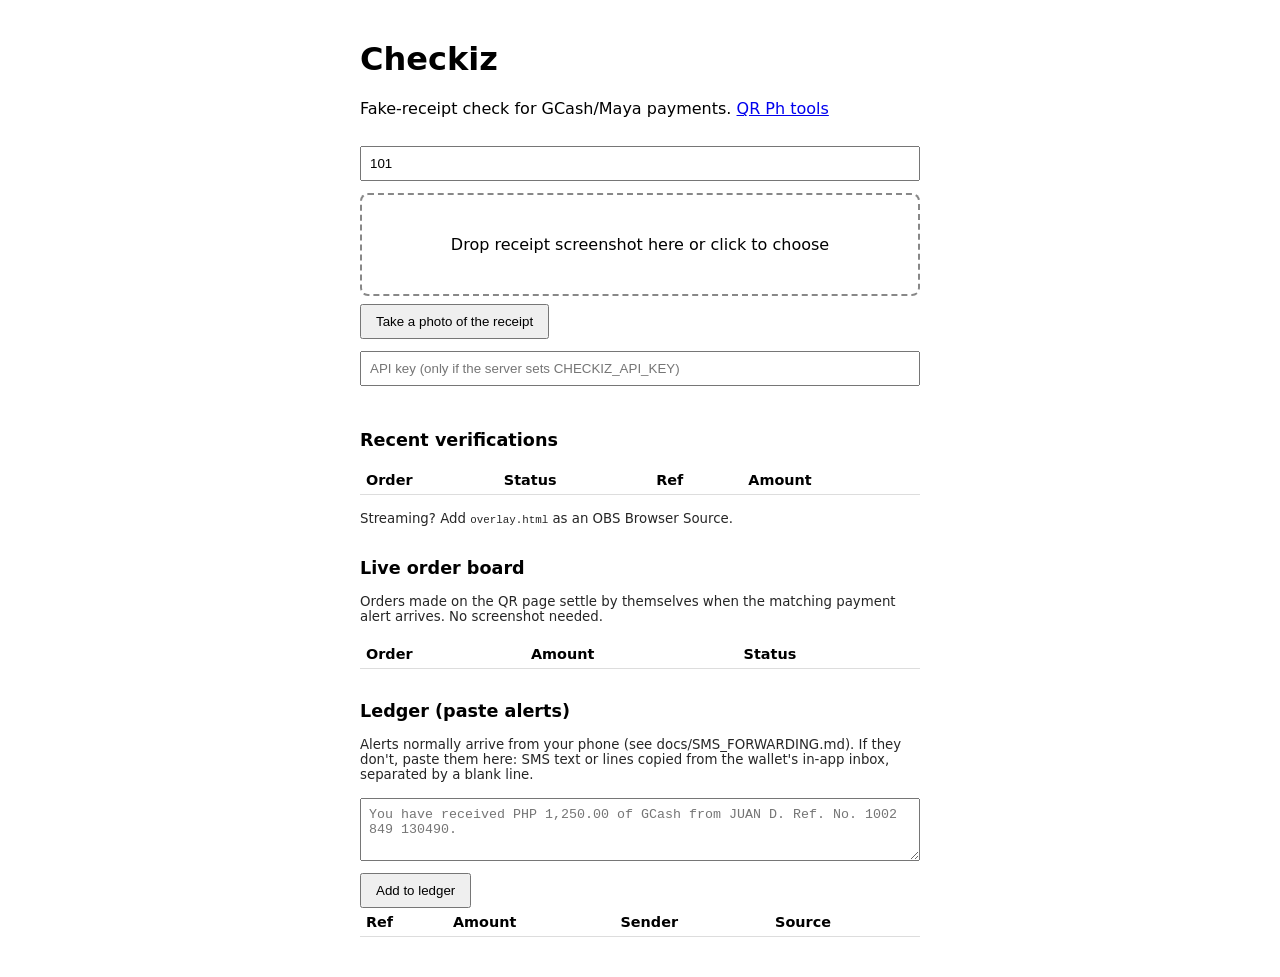
==== checkiz/frontend/index.html @ 32e785b5 "Add files via upload" ====
<!DOCTYPE html>
<html lang="en">
<head>
<meta charset="utf-8">
<meta name="viewport" content="width=device-width, initial-scale=1">
<title>Checkiz</title>
<style>
  body { font-family: system-ui, sans-serif; max-width: 560px; margin: 40px auto; padding: 0 16px; }
  #drop { border: 2px dashed #888; padding: 40px; text-align: center; border-radius: 8px; cursor: pointer; }
  #drop.over { background: #f0f0f0; }
  input[type=text] { padding: 8px; margin: 12px 0; width: 100%; box-sizing: border-box; }
  textarea { width: 100%; box-sizing: border-box; padding: 8px; }
  button { padding: 8px 14px; margin-top: 8px; cursor: pointer; }
  #banner { margin-top: 20px; padding: 16px; border-radius: 8px; color: #fff; display: none; }
  .VERIFIED { background: #2e7d32; } .PENDING_MATCH { background: #f9a825; color: #000 !important; }
  .SUSPECTED_FAKE { background: #c62828; } .DUPLICATE { background: #ef6c00; }
  small { display: block; margin-top: 8px; opacity: .85; }
  h2 { margin-top: 32px; font-size: 1.1rem; }
  table { width: 100%; border-collapse: collapse; font-size: .9rem; }
  td, th { border-bottom: 1px solid #ddd; padding: 6px; text-align: left; }
</style>
</head>
<body>
<h1>Checkiz</h1>
<p>Fake-receipt check for GCash/Maya payments. <a href="qr.html">QR Ph tools</a></p>
<input type="text" id="order" placeholder="Order ID" value="101">
<div id="drop">Drop receipt screenshot here or click to choose</div>
<input id="file" type="file" accept="image/*" hidden>
<button id="cam" type="button">Take a photo of the receipt</button>
<input type="text" id="key" placeholder="API key (only if the server sets CHECKIZ_API_KEY)">
<div id="banner"></div>

<h2>Recent verifications</h2>
<p id="stats"><small></small></p>
<table id="history"><thead><tr><th>Order</th><th>Status</th><th>Ref</th><th>Amount</th></tr></thead><tbody></tbody></table>
<p><small>Streaming? Add <code>overlay.html</code> as an OBS Browser Source.</small></p>

<h2>Live order board</h2>
<p><small>Orders made on the QR page settle by themselves when the matching payment alert arrives. No screenshot needed.</small></p>
<table id="orders"><thead><tr><th>Order</th><th>Amount</th><th>Status</th></tr></thead><tbody></tbody></table>

<h2>Ledger (paste alerts)</h2>
<p><small>Alerts normally arrive from your phone (see docs/SMS_FORWARDING.md). If they don't, paste them here: SMS text or lines copied from the wallet's in-app inbox, separated by a blank line.</small></p>
<textarea id="sms" rows="3" placeholder="You have received PHP 1,250.00 of GCash from JUAN D. Ref. No. 1002 849 130490."></textarea>
<button id="addSms">Add to ledger</button>
<table id="ledger"><thead><tr><th>Ref</th><th>Amount</th><th>Sender</th><th>Source</th></tr></thead><tbody></tbody></table>

<script src="camera.js"></script>
<script>
const API = "http://localhost:8000";
const $ = id => document.getElementById(id);
const hdr = () => ($("key").value ? { "X-API-Key": $("key").value } : {});
const drop = $("drop"), fileInput = $("file");
drop.onclick = () => fileInput.click();
drop.ondragover = e => { e.preventDefault(); drop.classList.add("over"); };
drop.ondragleave = () => drop.classList.remove("over");
drop.ondrop = e => { e.preventDefault(); drop.classList.remove("over"); send(e.dataTransfer.files[0]); };
fileInput.onchange = () => send(fileInput.files[0]);
$("cam").onclick = () => cameraCapture(send);

function esc(s) { return String(s ?? "").replace(/[&<>"']/g, c => ({"&":"&amp;","<":"&lt;",">":"&gt;",'"':"&quot;","'":"&#39;"}[c])); }

async function send(file) {
  if (!file) return;
  const form = new FormData();
  form.append("file", file);
  form.append("order_id", $("order").value);
  const banner = $("banner");
  banner.style.display = "block"; banner.className = ""; banner.textContent = "Checking...";
  try {
    const res = await fetch(API + "/verify", { method: "POST", body: form });
    const r = await res.json();
    banner.className = r.status;
    banner.innerHTML = `<strong>${esc(r.status.replace("_", " "))}</strong><br>${esc(r.message)}` +
      (r.warning ? `<small>&#9888; ${esc(r.warning)}</small>` : "") +
      `<small>ELA ${r.forensics.ela ?? "-"} | Sharpness ${r.forensics.sharpness ?? "-"} | ${r.elapsed_ms ?? "-"} ms</small>`;
    loadLedger(); loadHistory(); loadOrders();
  } catch (err) {
    banner.className = "SUSPECTED_FAKE"; banner.textContent = "Could not reach the server";
  }
}

async function loadLedger() {
  try {
    const rows = await (await fetch(API + "/ledger", { headers: hdr() })).json();
    $("ledger").querySelector("tbody").innerHTML = rows.map(r =>
      `<tr><td>${esc(r.ref)}</td><td>${Number(r.amount).toFixed(2)}</td><td>${esc(r.sender)}</td><td>${esc(r.source)}</td></tr>`).join("");
  } catch (e) {}
}

async function loadOrders() {
  try {
    const rows = await (await fetch(API + "/orders", { headers: hdr() })).json();
    $("orders").querySelector("tbody").innerHTML = rows.map(r =>
      `<tr><td>#${esc(r.order_id)}</td><td>${Number(r.amount).toFixed(2)}</td><td>${esc(r.status)}</td></tr>`).join("");
  } catch (e) {}
}

async function loadStats() {
  try {
    const t = await (await fetch(API + "/stats", { headers: hdr() })).json();
    const b = t.by_status || {};
    $("stats").firstChild.textContent = `Total ${t.total} | Verified ${b.VERIFIED || 0} | Pending ${b.PENDING_MATCH || 0} | ` +
      `Suspected fake ${b.SUSPECTED_FAKE || 0} | Duplicate ${b.DUPLICATE || 0} | Avg ${t.avg_elapsed_ms ?? "-"} ms`;
  } catch (e) {}
}

async function loadHistory() {
  loadStats();
  try {
    const rows = await (await fetch(API + "/history", { headers: hdr() })).json();
    $("history").querySelector("tbody").innerHTML = rows.map(r =>
      `<tr><td>#${esc(r.order_id)}</td><td>${esc(r.status.replace("_", " "))}</td><td>${esc(r.ref)}</td><td>${r.amount == null ? "-" : Number(r.amount).toFixed(2)}</td></tr>`).join("");
  } catch (e) {}
}

$("addSms").onclick = async () => {
  const res = await fetch(API + "/ledger/paste", { method: "POST",
    headers: { "Content-Type": "application/json", ...hdr() }, body: JSON.stringify({ text: $("sms").value }) });
  if (!res.ok) { alert("No incoming payment found in that text"); return; }
  const out = await res.json();
  $("sms").value = ""; loadLedger(); loadHistory(); loadOrders();
  const hits = out.entries.map(e => e.resolved || e.settled).filter(Boolean);
  if (hits.length) alert(hits.map(h => `Order #${h.order_id}: ${h.status.replace("_", " ")}`).join("\n"));
};
loadLedger(); loadHistory(); loadOrders();
setInterval(() => { loadOrders(); loadHistory(); loadLedger(); }, 5000);
</script>
</body>
</html>
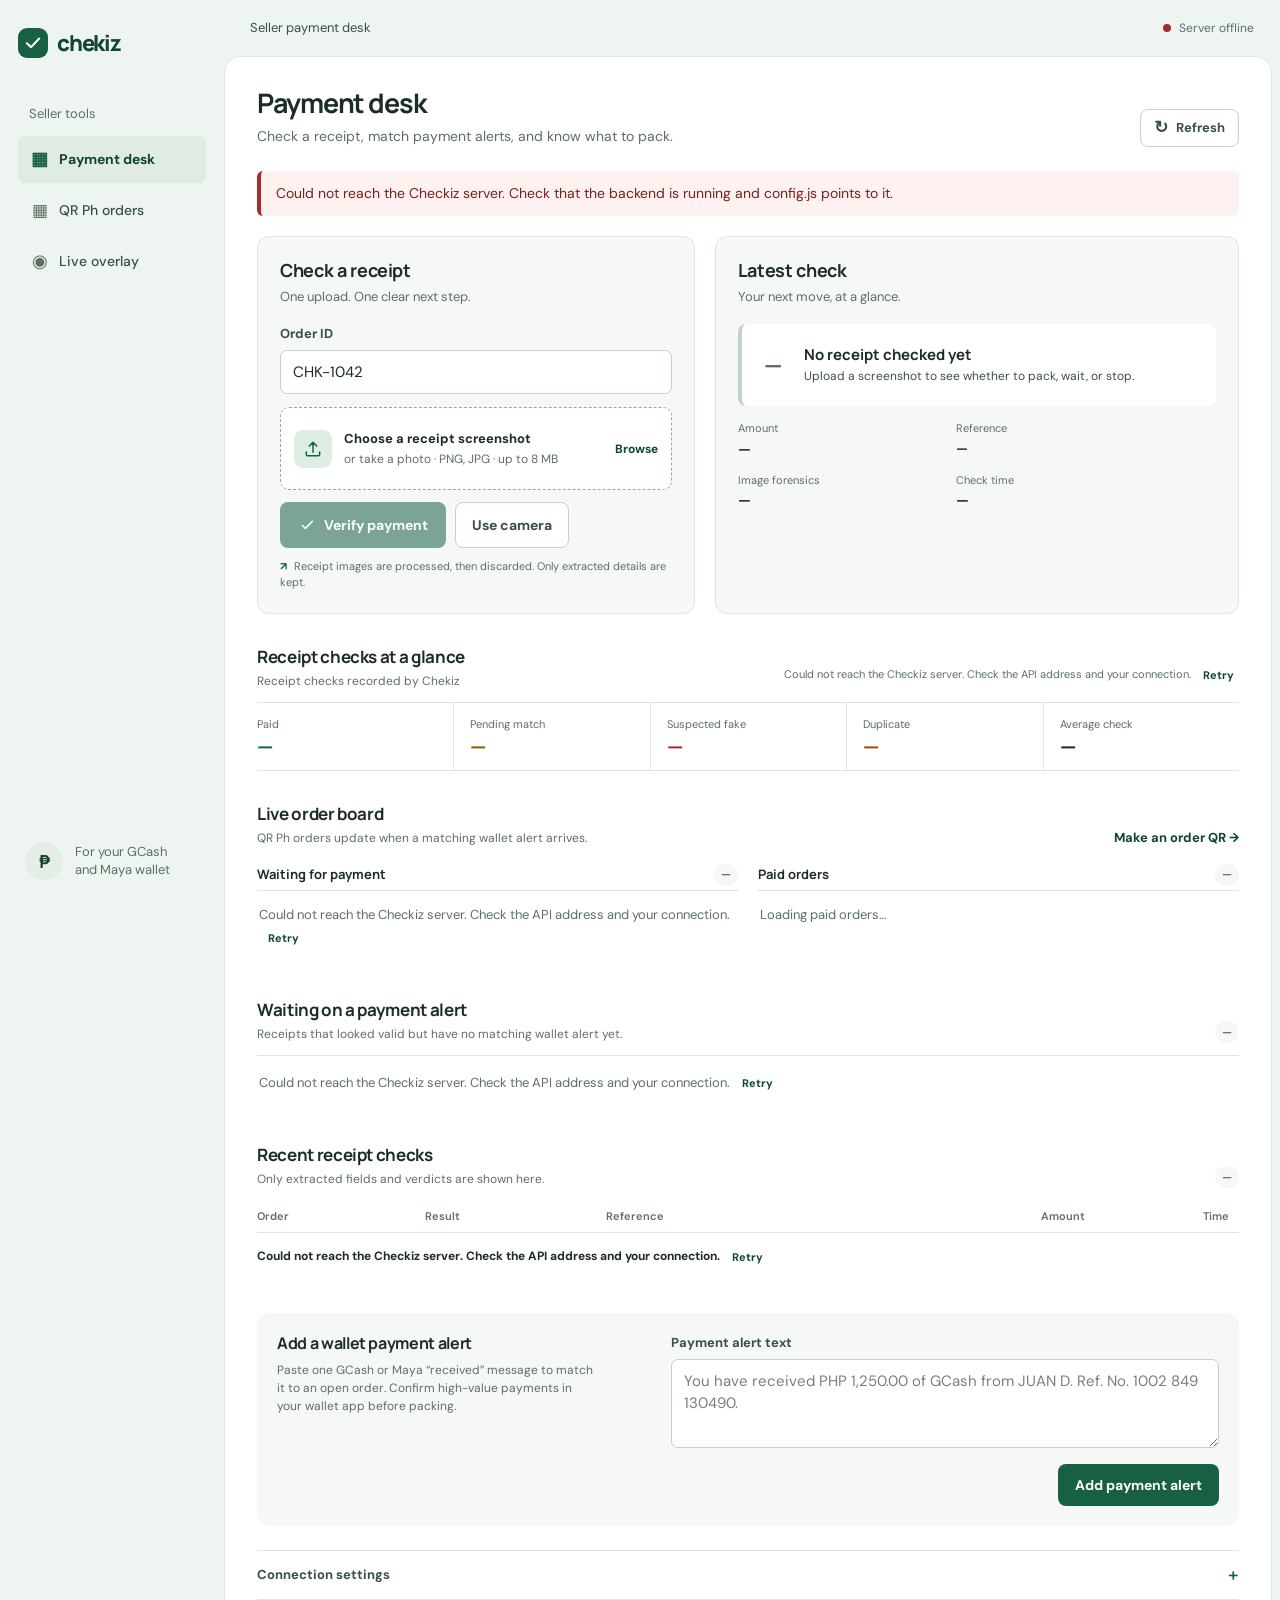
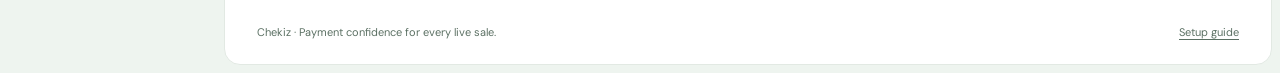
==== commit 6e07421f: "Add frontend progress" ====
--- a/checkiz/frontend/index.html
+++ b/checkiz/frontend/index.html
@@ -1,130 +1,237 @@
-<!DOCTYPE html>
-<html lang="en">
-<head>
-<meta charset="utf-8">
-<meta name="viewport" content="width=device-width, initial-scale=1">
-<title>Checkiz</title>
-<style>
-  body { font-family: system-ui, sans-serif; max-width: 560px; margin: 40px auto; padding: 0 16px; }
-  #drop { border: 2px dashed #888; padding: 40px; text-align: center; border-radius: 8px; cursor: pointer; }
-  #drop.over { background: #f0f0f0; }
-  input[type=text] { padding: 8px; margin: 12px 0; width: 100%; box-sizing: border-box; }
-  textarea { width: 100%; box-sizing: border-box; padding: 8px; }
-  button { padding: 8px 14px; margin-top: 8px; cursor: pointer; }
-  #banner { margin-top: 20px; padding: 16px; border-radius: 8px; color: #fff; display: none; }
-  .VERIFIED { background: #2e7d32; } .PENDING_MATCH { background: #f9a825; color: #000 !important; }
-  .SUSPECTED_FAKE { background: #c62828; } .DUPLICATE { background: #ef6c00; }
-  small { display: block; margin-top: 8px; opacity: .85; }
-  h2 { margin-top: 32px; font-size: 1.1rem; }
-  table { width: 100%; border-collapse: collapse; font-size: .9rem; }
-  td, th { border-bottom: 1px solid #ddd; padding: 6px; text-align: left; }
-</style>
-</head>
-<body>
-<h1>Checkiz</h1>
-<p>Fake-receipt check for GCash/Maya payments. <a href="qr.html">QR Ph tools</a></p>
-<input type="text" id="order" placeholder="Order ID" value="101">
-<div id="drop">Drop receipt screenshot here or click to choose</div>
-<input id="file" type="file" accept="image/*" hidden>
-<button id="cam" type="button">Take a photo of the receipt</button>
-<input type="text" id="key" placeholder="API key (only if the server sets CHECKIZ_API_KEY)">
-<div id="banner"></div>
-
-<h2>Recent verifications</h2>
-<p id="stats"><small></small></p>
-<table id="history"><thead><tr><th>Order</th><th>Status</th><th>Ref</th><th>Amount</th></tr></thead><tbody></tbody></table>
-<p><small>Streaming? Add <code>overlay.html</code> as an OBS Browser Source.</small></p>
-
-<h2>Live order board</h2>
-<p><small>Orders made on the QR page settle by themselves when the matching payment alert arrives. No screenshot needed.</small></p>
-<table id="orders"><thead><tr><th>Order</th><th>Amount</th><th>Status</th></tr></thead><tbody></tbody></table>
-
-<h2>Ledger (paste alerts)</h2>
-<p><small>Alerts normally arrive from your phone (see docs/SMS_FORWARDING.md). If they don't, paste them here: SMS text or lines copied from the wallet's in-app inbox, separated by a blank line.</small></p>
-<textarea id="sms" rows="3" placeholder="You have received PHP 1,250.00 of GCash from JUAN D. Ref. No. 1002 849 130490."></textarea>
-<button id="addSms">Add to ledger</button>
-<table id="ledger"><thead><tr><th>Ref</th><th>Amount</th><th>Sender</th><th>Source</th></tr></thead><tbody></tbody></table>
-
-<script src="camera.js"></script>
-<script>
-const API = "http://localhost:8000";
-const $ = id => document.getElementById(id);
-const hdr = () => ($("key").value ? { "X-API-Key": $("key").value } : {});
-const drop = $("drop"), fileInput = $("file");
-drop.onclick = () => fileInput.click();
-drop.ondragover = e => { e.preventDefault(); drop.classList.add("over"); };
-drop.ondragleave = () => drop.classList.remove("over");
-drop.ondrop = e => { e.preventDefault(); drop.classList.remove("over"); send(e.dataTransfer.files[0]); };
-fileInput.onchange = () => send(fileInput.files[0]);
-$("cam").onclick = () => cameraCapture(send);
-
-function esc(s) { return String(s ?? "").replace(/[&<>"']/g, c => ({"&":"&amp;","<":"&lt;",">":"&gt;",'"':"&quot;","'":"&#39;"}[c])); }
-
-async function send(file) {
-  if (!file) return;
-  const form = new FormData();
-  form.append("file", file);
-  form.append("order_id", $("order").value);
-  const banner = $("banner");
-  banner.style.display = "block"; banner.className = ""; banner.textContent = "Checking...";
-  try {
-    const res = await fetch(API + "/verify", { method: "POST", body: form });
-    const r = await res.json();
-    banner.className = r.status;
-    banner.innerHTML = `<strong>${esc(r.status.replace("_", " "))}</strong><br>${esc(r.message)}` +
-      (r.warning ? `<small>&#9888; ${esc(r.warning)}</small>` : "") +
-      `<small>ELA ${r.forensics.ela ?? "-"} | Sharpness ${r.forensics.sharpness ?? "-"} | ${r.elapsed_ms ?? "-"} ms</small>`;
-    loadLedger(); loadHistory(); loadOrders();
-  } catch (err) {
-    banner.className = "SUSPECTED_FAKE"; banner.textContent = "Could not reach the server";
-  }
-}
-
-async function loadLedger() {
-  try {
-    const rows = await (await fetch(API + "/ledger", { headers: hdr() })).json();
-    $("ledger").querySelector("tbody").innerHTML = rows.map(r =>
-      `<tr><td>${esc(r.ref)}</td><td>${Number(r.amount).toFixed(2)}</td><td>${esc(r.sender)}</td><td>${esc(r.source)}</td></tr>`).join("");
-  } catch (e) {}
-}
-
-async function loadOrders() {
-  try {
-    const rows = await (await fetch(API + "/orders", { headers: hdr() })).json();
-    $("orders").querySelector("tbody").innerHTML = rows.map(r =>
-      `<tr><td>#${esc(r.order_id)}</td><td>${Number(r.amount).toFixed(2)}</td><td>${esc(r.status)}</td></tr>`).join("");
-  } catch (e) {}
-}
-
-async function loadStats() {
-  try {
-    const t = await (await fetch(API + "/stats", { headers: hdr() })).json();
-    const b = t.by_status || {};
-    $("stats").firstChild.textContent = `Total ${t.total} | Verified ${b.VERIFIED || 0} | Pending ${b.PENDING_MATCH || 0} | ` +
-      `Suspected fake ${b.SUSPECTED_FAKE || 0} | Duplicate ${b.DUPLICATE || 0} | Avg ${t.avg_elapsed_ms ?? "-"} ms`;
-  } catch (e) {}
-}
-
-async function loadHistory() {
-  loadStats();
-  try {
-    const rows = await (await fetch(API + "/history", { headers: hdr() })).json();
-    $("history").querySelector("tbody").innerHTML = rows.map(r =>
-      `<tr><td>#${esc(r.order_id)}</td><td>${esc(r.status.replace("_", " "))}</td><td>${esc(r.ref)}</td><td>${r.amount == null ? "-" : Number(r.amount).toFixed(2)}</td></tr>`).join("");
-  } catch (e) {}
-}
-
-$("addSms").onclick = async () => {
-  const res = await fetch(API + "/ledger/paste", { method: "POST",
-    headers: { "Content-Type": "application/json", ...hdr() }, body: JSON.stringify({ text: $("sms").value }) });
-  if (!res.ok) { alert("No incoming payment found in that text"); return; }
-  const out = await res.json();
-  $("sms").value = ""; loadLedger(); loadHistory(); loadOrders();
-  const hits = out.entries.map(e => e.resolved || e.settled).filter(Boolean);
-  if (hits.length) alert(hits.map(h => `Order #${h.order_id}: ${h.status.replace("_", " ")}`).join("\n"));
-};
-loadLedger(); loadHistory(); loadOrders();
-setInterval(() => { loadOrders(); loadHistory(); loadLedger(); }, 5000);
-</script>
-</body>
-</html>
+<!doctype html>
+<html lang="en">
+<head>
+  <meta charset="utf-8">
+  <meta name="viewport" content="width=device-width, initial-scale=1">
+  <meta name="theme-color" content="#eef4ef">
+  <meta name="description" content="Check GCash and Maya payments, match alerts to orders, and spot reused receipts.">
+  <title>Payment desk · Chekiz</title>
+  <link rel="preconnect" href="https://fonts.googleapis.com">
+  <link rel="preconnect" href="https://fonts.gstatic.com" crossorigin>
+  <link href="https://fonts.googleapis.com/css2?family=DM+Sans:wght@400;500;600;700&family=Manrope:wght@500;600;700;800&display=swap" rel="stylesheet">
+  <link rel="stylesheet" href="styles.css">
+  <script src="config.js" defer></script>
+  <script src="shared.js" defer></script>
+  <script src="dashboard.js" defer></script>
+</head>
+<body class="app-page">
+  <div class="app-shell">
+    <aside class="sidebar" aria-label="Main navigation">
+      <a class="brand" href="index.html" aria-label="Chekiz payment desk">
+        <span class="brand-mark" aria-hidden="true"><svg viewBox="0 0 32 32"><path d="M7 16.4 13.2 22 25 9.5"/></svg></span>
+        <span>chekiz</span>
+      </a>
+      <p class="sidebar-caption">Seller tools</p>
+      <nav class="primary-nav">
+        <a class="nav-link is-active" href="index.html" aria-current="page"><span class="nav-icon" aria-hidden="true">▦</span>Payment desk</a>
+        <a class="nav-link" href="qr.html"><span class="nav-icon nav-qr" aria-hidden="true">▦</span>QR Ph orders</a>
+        <a class="nav-link" href="overlay.html"><span class="nav-icon" aria-hidden="true">◉</span>Live overlay</a>
+      </nav>
+      <div class="sidebar-bottom">
+        <span class="wallet-mark" aria-hidden="true">₱</span>
+        <p>For your GCash<br>and Maya wallet</p>
+      </div>
+    </aside>
+
+    <div class="workspace">
+      <header class="topbar">
+        <div class="mobile-brand">
+          <a class="brand" href="index.html" aria-label="Chekiz payment desk">
+            <span class="brand-mark" aria-hidden="true"><svg viewBox="0 0 32 32"><path d="M7 16.4 13.2 22 25 9.5"/></svg></span>
+            <span>chekiz</span>
+          </a>
+        </div>
+        <nav class="mobile-shortcuts" aria-label="Seller tools">
+          <a href="qr.html">QR</a><a href="overlay.html">Overlay</a>
+        </nav>
+        <span class="topbar-title">Seller payment desk</span>
+        <div id="connectionState" class="connection-state is-loading" role="status" aria-live="polite">
+          <span class="connection-dot" aria-hidden="true"></span><span>Connecting…</span>
+        </div>
+      </header>
+
+      <main class="main-sheet">
+        <div class="page-content">
+          <div class="page-heading">
+            <div>
+              <h1>Payment desk</h1>
+              <p class="page-intro">Check a receipt, match payment alerts, and know what to pack.</p>
+            </div>
+            <button class="button button-secondary refresh-button" id="refreshButton" type="button">
+              <span aria-hidden="true">↻</span> Refresh
+            </button>
+          </div>
+
+          <div id="globalNotice" class="notice" role="status" aria-live="polite" hidden></div>
+
+          <section class="workbench" aria-labelledby="verifyHeading">
+            <div class="verify-panel">
+              <div class="section-title">
+                <div>
+                  <h2 id="verifyHeading">Check a receipt</h2>
+                  <p>One upload. One clear next step.</p>
+                </div>
+              </div>
+              <form id="verifyForm" novalidate>
+                <label class="field-label" for="orderId">Order ID</label>
+                <input class="text-field" id="orderId" name="order_id" type="text" value="CHK-1042" autocomplete="off" required maxlength="80">
+                <label class="upload-zone" id="uploadZone" for="receiptFile" tabindex="0">
+                  <span class="upload-icon" aria-hidden="true">
+                    <svg viewBox="0 0 24 24"><path d="M12 16V4m0 0L7.5 8.5M12 4l4.5 4.5M4 15.5v3A1.5 1.5 0 0 0 5.5 20h13a1.5 1.5 0 0 0 1.5-1.5v-3"/></svg>
+                  </span>
+                  <span class="upload-copy">
+                    <strong id="fileName">Choose a receipt screenshot</strong>
+                    <span id="fileHint">or take a photo · PNG, JPG · up to 8 MB</span>
+                  </span>
+                  <span class="upload-browse">Browse</span>
+                </label>
+                <input class="visually-hidden" id="receiptFile" type="file" accept="image/png,image/jpeg,image/webp,image/*">
+                <div class="upload-actions">
+                  <button class="button button-primary verify-button" id="verifyButton" type="submit" disabled>
+                    <svg class="button-icon" viewBox="0 0 24 24" aria-hidden="true" focusable="false"><path d="m5 12 4 4L19 6"/></svg> Verify payment
+                  </button>
+                  <button class="button button-secondary camera-button" id="cameraButton" type="button">Use camera</button>
+                </div>
+                <p class="privacy-note"><span aria-hidden="true">↗</span> Receipt images are processed, then discarded. Only extracted details are kept.</p>
+                <p id="uploadError" class="field-error" role="alert" hidden></p>
+              </form>
+            </div>
+
+            <section class="verdict-panel" aria-labelledby="verdictHeading">
+              <div class="section-title">
+                <div>
+                  <h2 id="verdictHeading">Latest check</h2>
+                  <p id="verdictSubhead">Your next move, at a glance.</p>
+                </div>
+              </div>
+              <div id="verdictResult" class="verdict-result verdict-empty" aria-live="polite" aria-atomic="true">
+                <span class="verdict-symbol" aria-hidden="true">—</span>
+                <div class="verdict-copy">
+                  <strong>No receipt checked yet</strong>
+                  <p>Upload a screenshot to see whether to pack, wait, or stop.</p>
+                </div>
+              </div>
+              <dl class="extracted-fields" id="extractedFields">
+                <div><dt>Amount</dt><dd id="resultAmount">—</dd></div>
+                <div><dt>Reference</dt><dd id="resultReference" class="reference-value">—</dd></div>
+                <div><dt>Image forensics</dt><dd id="resultForensics">—</dd></div>
+                <div><dt>Check time</dt><dd id="resultElapsed">—</dd></div>
+              </dl>
+              <div class="forensic-detail" id="forensicDetail" hidden></div>
+            </section>
+          </section>
+
+          <section class="stats-section" aria-labelledby="statsHeading">
+            <div class="section-heading-line">
+              <div>
+                <h2 id="statsHeading">Receipt checks at a glance</h2>
+                <p>Receipt checks recorded by Chekiz</p>
+              </div>
+              <span id="statsUpdated" class="updated-at">Waiting for data</span>
+            </div>
+            <div class="stats-strip" id="statsStrip" aria-live="polite">
+              <div class="stat-item stat-paid"><span class="stat-label">Paid</span><strong id="statPaid">—</strong></div>
+              <div class="stat-item stat-pending"><span class="stat-label">Pending match</span><strong id="statPending">—</strong></div>
+              <div class="stat-item stat-suspicious"><span class="stat-label">Suspected fake</span><strong id="statFake">—</strong></div>
+              <div class="stat-item stat-duplicate"><span class="stat-label">Duplicate</span><strong id="statDuplicate">—</strong></div>
+              <div class="stat-item stat-average"><span class="stat-label">Average check</span><strong id="statAverage">—</strong></div>
+            </div>
+          </section>
+
+          <section class="orders-section" aria-labelledby="ordersHeading">
+            <div class="section-heading-line">
+              <div>
+                <h2 id="ordersHeading">Live order board</h2>
+                <p>QR Ph orders update when a matching wallet alert arrives.</p>
+              </div>
+              <a class="text-link" href="qr.html">Make an order QR <span aria-hidden="true">→</span></a>
+            </div>
+            <div class="order-lanes">
+              <section class="lane" aria-labelledby="openHeading">
+                <div class="lane-heading"><h3 id="openHeading">Waiting for payment</h3><span id="openCount" class="count-label">—</span></div>
+                <div id="openOrders" class="row-list" aria-live="polite">
+                  <p class="loading-row">Loading open orders…</p>
+                </div>
+              </section>
+              <section class="lane" aria-labelledby="paidHeading">
+                <div class="lane-heading"><h3 id="paidHeading">Paid orders</h3><span id="paidCount" class="count-label">—</span></div>
+                <div id="paidOrders" class="row-list" aria-live="polite">
+                  <p class="loading-row">Loading paid orders…</p>
+                </div>
+              </section>
+            </div>
+          </section>
+
+          <section class="pending-section" aria-labelledby="pendingHeading">
+            <div class="section-heading-line">
+              <div>
+                <h2 id="pendingHeading">Waiting on a payment alert</h2>
+                <p>Receipts that looked valid but have no matching wallet alert yet.</p>
+              </div>
+              <span id="pendingCount" class="count-label">—</span>
+            </div>
+            <div id="pendingList" class="data-list" aria-live="polite">
+              <p class="loading-row">Loading pending checks…</p>
+            </div>
+          </section>
+
+          <section class="history-section" aria-labelledby="historyHeading">
+            <div class="section-heading-line">
+              <div>
+                <h2 id="historyHeading">Recent receipt checks</h2>
+                <p>Only extracted fields and verdicts are shown here.</p>
+              </div>
+              <span id="historyCount" class="count-label">—</span>
+            </div>
+            <div class="table-wrap">
+              <table class="data-table">
+                <caption class="visually-hidden">Recent receipt checks</caption>
+                <thead><tr><th scope="col">Order</th><th scope="col">Result</th><th scope="col">Reference</th><th scope="col" class="numeric">Amount</th><th scope="col" class="numeric">Time</th></tr></thead>
+                <tbody id="historyRows"><tr><td colspan="5" class="loading-row">Loading history…</td></tr></tbody>
+              </table>
+            </div>
+          </section>
+
+          <section class="alert-entry" aria-labelledby="alertHeading">
+            <div class="alert-copy">
+              <h2 id="alertHeading">Add a wallet payment alert</h2>
+              <p>Paste one GCash or Maya “received” message to match it to an open order. Confirm high-value payments in your wallet app before packing.</p>
+            </div>
+            <form id="alertForm" class="alert-form">
+              <label class="field-label" for="alertText">Payment alert text</label>
+              <textarea class="text-field alert-input" id="alertText" rows="3" placeholder="You have received PHP 1,250.00 of GCash from JUAN D. Ref. No. 1002 849 130490." required></textarea>
+              <div class="alert-submit-row">
+                <p id="alertFeedback" class="inline-feedback" role="status" aria-live="polite"></p>
+                <button class="button button-primary" id="addAlertButton" type="submit">Add payment alert</button>
+              </div>
+            </form>
+          </section>
+
+          <details class="settings-section" id="connectionSettings">
+            <summary>Connection settings</summary>
+            <div class="settings-content">
+              <div>
+                <h2>Connect to your Checkiz server</h2>
+                <p>The API address is set in <code>config.js</code>. Enter a key only if your server requires one.</p>
+              </div>
+              <form id="keyForm" class="key-form">
+                <label class="field-label" for="apiKey">API key</label>
+                <div class="key-input-row">
+                  <input class="text-field" id="apiKey" type="password" autocomplete="current-password" placeholder="No key saved">
+                  <button class="button button-secondary" type="submit">Save key</button>
+                  <button class="button button-quiet" id="clearKey" type="button">Clear</button>
+                </div>
+                <p id="keyFeedback" class="inline-feedback" role="status" aria-live="polite"></p>
+              </form>
+            </div>
+          </details>
+
+          <footer class="page-footer"><span>Chekiz · Payment confidence for every live sale.</span><a href="README.md">Setup guide</a></footer>
+        </div>
+      </main>
+    </div>
+  </div>
+
+  <script src="camera.js" defer></script>
+</body>
+</html>
--- a/checkiz/frontend/styles.css
+++ b/checkiz/frontend/styles.css
@@ -0,0 +1,493 @@
+:root {
+  color-scheme: light;
+  --font-body: "DM Sans", "Segoe UI", sans-serif;
+  --font-display: "Manrope", "Segoe UI", sans-serif;
+  --ground: #eef4ef;
+  --sheet: #ffffff;
+  --surface: #f5f8f5;
+  --surface-strong: #e4eee6;
+  --ink: #1c2d24;
+  --ink-soft: #385044;
+  --muted: #5b7063;
+  --muted-light: #718278;
+  --brand: #176044;
+  --brand-dark: #104631;
+  --brand-soft: #deeee3;
+  --focus: #1f754f;
+  --line: #dce6de;
+  --line-dark: #c4d2c7;
+  --paid: #17643f;
+  --paid-bg: #e4f3e9;
+  --pending: #8a5900;
+  --pending-bg: #fff2d1;
+  --fake: #a42c2c;
+  --fake-bg: #fbe8e6;
+  --duplicate: #9a4c10;
+  --duplicate-bg: #fff0e1;
+  --confirm: #315e89;
+  --confirm-bg: #e8f0f8;
+  --danger: #a42c2c;
+  --white: #ffffff;
+  --sheet-edge: #e2e9e3;
+  --surface-hover: #e4ece5;
+  --nav-active: #e0ebe2;
+  --danger-ink: #742121;
+  --danger-surface: #fff1ef;
+  --input-muted: #74837a;
+  --upload-surface: #f1f7f2;
+  --upload-border: #8faa97;
+  --qr-surface: #f8faf8;
+  --qr-mark: #93a69a;
+  --overlay-ink: #f5fbf6;
+  --overlay-ground: #14251c;
+  --overlay-line: #8ca897;
+  --overlay-muted: #bdcfc2;
+  --overlay-mark-ground: #d8f0df;
+  --overlay-symbol-ground: #283a2f;
+  --overlay-message: #e2ece5;
+  --overlay-price: #eff7f1;
+  --overlay-warning-ink: #19251d;
+  --overlay-warning-ground: #f5dca4;
+  --overlay-paid: #57c481;
+  --overlay-pending: #e9be56;
+  --overlay-fake: #f17777;
+  --overlay-duplicate: #f09b54;
+  --overlay-confirm: #78addd;
+  --overlay-paid-ground: #24663e;
+  --overlay-pending-ground: #684c16;
+  --overlay-fake-ground: #692c2c;
+  --overlay-duplicate-ground: #6b3b1c;
+  --overlay-confirm-ground: #2a4f70;
+  --overlay-paid-ink: #dcffe7;
+  --overlay-pending-ink: #fff2c8;
+  --overlay-fake-ink: #ffe0e0;
+  --overlay-duplicate-ink: #ffe7d3;
+  --overlay-confirm-ink: #e1efff;
+  --overlay-connection: #d0ddd3;
+  --overlay-error: #ffb8b8;
+  --camera-backdrop: rgb(12 25 18 / 86%);
+  --camera-ground: #17261d;
+  --camera-video-ground: #0b120d;
+  --camera-error: #ffd1c9;
+  --radius-sm: 7px;
+  --radius-md: 12px;
+  --radius-lg: 16px;
+  --space-1: 4px;
+  --space-2: 8px;
+  --space-3: 12px;
+  --space-4: 16px;
+  --space-5: 20px;
+  --space-6: 24px;
+  --space-8: 32px;
+  --space-10: 40px;
+  --page-margin: clamp(16px, 2vw, 28px);
+  --tabular: tabular-nums lining-nums;
+}
+
+* { box-sizing: border-box; }
+html { min-width: 320px; scroll-behavior: smooth; }
+body { margin: 0; color: var(--ink); font-family: var(--font-body); font-size: 15px; line-height: 1.5; font-kerning: normal; text-rendering: optimizeLegibility; }
+button, input, textarea { font: inherit; }
+button, label, a { -webkit-tap-highlight-color: transparent; }
+a { color: var(--brand-dark); text-underline-offset: 3px; }
+button { color: inherit; }
+button:focus-visible, a:focus-visible, input:focus-visible, textarea:focus-visible, summary:focus-visible, [tabindex="0"]:focus-visible {
+  outline: 3px solid var(--focus);
+  outline-offset: 3px;
+}
+::selection { color: var(--white); background: var(--brand); }
+[hidden] { display: none !important; }
+.visually-hidden {
+  position: absolute !important;
+  width: 1px !important;
+  height: 1px !important;
+  padding: 0 !important;
+  margin: -1px !important;
+  overflow: hidden !important;
+  clip: rect(0, 0, 0, 0) !important;
+  white-space: nowrap !important;
+  border: 0 !important;
+}
+
+.app-page { min-height: 100vh; background: var(--ground); }
+.app-shell { min-height: 100vh; display: grid; grid-template-columns: 224px minmax(0, 1fr); }
+.sidebar {
+  position: sticky;
+  top: 0;
+  height: 100vh;
+  min-height: 520px;
+  padding: 28px 18px 20px;
+  display: flex;
+  flex-direction: column;
+  background: var(--ground);
+}
+.brand { display: inline-flex; width: max-content; align-items: center; gap: 9px; color: var(--brand-dark); font: 800 22px/1 var(--font-display); letter-spacing: -1.2px; text-decoration: none; }
+.brand-mark, .overlay-brand-mark { display: inline-grid; width: 30px; height: 30px; place-items: center; color: var(--white); background: var(--brand); border-radius: 9px; }
+.brand-mark svg, .overlay-brand-mark svg { width: 22px; height: 22px; fill: none; stroke: currentColor; stroke-width: 3; stroke-linecap: round; stroke-linejoin: round; }
+.sidebar-caption { margin: 46px 0 12px 11px; color: var(--muted); font-size: 13px; }
+.primary-nav { display: grid; gap: 5px; }
+.nav-link { min-height: 44px; padding: 10px 12px; display: flex; align-items: center; gap: 10px; color: var(--ink-soft); border-radius: var(--radius-sm); font-size: 14px; font-weight: 500; text-decoration: none; transition: background-color 180ms ease, color 180ms ease, transform 180ms ease; }
+.nav-link:hover { color: var(--ink); background: var(--surface-hover); }
+.nav-link:active { transform: translateY(1px); }
+.nav-link.is-active { color: var(--brand-dark); background: var(--nav-active); font-weight: 700; }
+.nav-icon { width: 19px; color: var(--muted); font-size: 18px; text-align: center; }
+.nav-link.is-active .nav-icon { color: var(--brand); }
+.nav-qr { font-size: 17px; }
+.sidebar-bottom { margin-top: auto; display: flex; align-items: center; gap: 12px; padding: 16px 7px 0; color: var(--muted); font-size: 13px; line-height: 1.4; }
+.sidebar-bottom p { margin: 0; }
+.wallet-mark { display: grid; width: 38px; height: 38px; flex: 0 0 auto; place-items: center; color: var(--brand-dark); background: var(--surface-strong); border-radius: 50%; font: 700 18px var(--font-display); }
+.workspace { min-width: 0; display: flex; flex-direction: column; }
+.topbar { height: 56px; min-height: 56px; padding: 0 var(--page-margin); display: flex; align-items: center; justify-content: space-between; gap: 16px; color: var(--ink-soft); }
+.topbar-title { font-size: 13px; }
+.connection-state { display: inline-flex; align-items: center; gap: 8px; color: var(--muted); font-size: 12px; }
+.connection-dot { width: 8px; height: 8px; display: inline-block; flex: 0 0 auto; background: var(--muted-light); border-radius: 50%; }
+.connection-state.is-online .connection-dot { background: var(--paid); }
+.connection-state.is-offline .connection-dot, .connection-state.is-error .connection-dot { background: var(--fake); }
+.connection-state.is-loading .connection-dot { background: var(--pending); animation: pulse-dot 1.2s ease-in-out infinite alternate; }
+.mobile-brand { display: none; }
+.mobile-shortcuts { display: none; }
+.back-link { color: var(--ink-soft); font-size: 13px; text-decoration: none; }
+.back-link:hover { color: var(--brand-dark); text-decoration: underline; }
+.main-sheet { min-height: calc(100vh - 64px); margin: 0 8px 8px 0; background: var(--sheet); border: 1px solid var(--sheet-edge); border-radius: var(--radius-lg); }
+.page-content { width: 100%; max-width: 1440px; margin-inline: auto; padding: 30px clamp(20px, 2.5vw, 36px) var(--space-6); }
+.page-heading { margin-bottom: var(--space-6); display: flex; align-items: flex-end; justify-content: space-between; gap: var(--space-5); }
+h1, h2, h3, p { margin-top: 0; }
+h1, h2, h3 { color: var(--ink); font-family: var(--font-display); }
+.page-heading h1 { margin: 0; font-size: clamp(25px, 2.1vw, 30px); font-weight: 700; line-height: 1.2; letter-spacing: -1.1px; }
+.page-intro { margin: 7px 0 0; color: var(--muted); font-size: 14px; }
+.button { min-height: 42px; padding: 0 16px; display: inline-flex; align-items: center; justify-content: center; gap: 8px; border: 1px solid transparent; border-radius: 8px; font-size: 14px; font-weight: 700; line-height: 1.15; text-decoration: none; cursor: pointer; transition: background-color 160ms ease, border-color 160ms ease, color 160ms ease, transform 160ms ease; }
+.button:hover:not(:disabled) { transform: translateY(-1px); }
+.button:active:not(:disabled) { transform: translateY(1px); }
+.button:disabled { opacity: .55; cursor: not-allowed; }
+.button-icon { width: 17px; height: 17px; fill: none; stroke: currentColor; stroke-width: 2.2; stroke-linecap: round; stroke-linejoin: round; }
+.button-primary { color: var(--white); background: var(--brand); }
+.button-primary:hover:not(:disabled) { background: var(--brand-dark); }
+.button-secondary { color: var(--ink-soft); background: var(--sheet); border-color: var(--line-dark); }
+.button-secondary:hover:not(:disabled) { background: var(--surface); border-color: var(--upload-border); }
+.button-quiet { color: var(--brand-dark); background: transparent; }
+.button-quiet:hover:not(:disabled) { background: var(--surface); }
+.refresh-button { min-height: 38px; padding-inline: 13px; font-size: 13px; }
+.refresh-button span { font-size: 17px; line-height: .8; }
+.notice { margin: 0 0 20px; padding: 12px 15px; color: var(--ink-soft); background: var(--surface); border-left: 4px solid var(--muted-light); border-radius: 6px; font-size: 14px; }
+.notice.is-error { color: var(--danger-ink); background: var(--danger-surface); border-color: var(--danger); }
+.notice.is-success { color: var(--paid); background: var(--paid-bg); border-color: var(--paid); }
+.notice.is-warning { color: var(--pending); background: var(--pending-bg); border-color: var(--pending); }
+
+.workbench { display: grid; grid-template-columns: minmax(310px, .91fr) minmax(390px, 1.09fr); gap: var(--space-5); align-items: stretch; }
+.verify-panel, .verdict-panel { min-width: 0; padding: 22px; background: var(--surface); border: 1px solid var(--line); border-radius: var(--radius-md); }
+.verdict-panel { display: flex; flex-direction: column; }
+.section-title { display: flex; justify-content: space-between; gap: 12px; margin-bottom: 18px; }
+.section-title h2, .section-heading-line h2, .alert-copy h2, .seller-setup h2, .generate-copy h2 { margin: 0; font-size: 18px; font-weight: 700; line-height: 1.3; letter-spacing: -.35px; }
+.section-title p, .section-heading-line p { margin: 4px 0 0; color: var(--muted); font-size: 13px; }
+.field-label { display: block; margin: 0 0 6px; color: var(--ink-soft); font-size: 13px; font-weight: 700; }
+.text-field { width: 100%; min-height: 44px; padding: 10px 12px; color: var(--ink); background: var(--white); border: 1px solid var(--line-dark); border-radius: 7px; }
+.text-field::placeholder { color: var(--input-muted); opacity: 1; }
+.text-field:focus { border-color: var(--focus); }
+#orderId { margin-bottom: 13px; }
+.upload-zone { min-height: 83px; padding: 13px; display: flex; align-items: center; gap: 12px; background: var(--white); border: 1px dashed var(--upload-border); border-radius: 9px; cursor: pointer; transition: background-color 160ms ease, border-color 160ms ease; }
+.upload-zone:hover, .upload-zone.is-over { background: var(--upload-surface); border-color: var(--brand); }
+.upload-zone.has-file { border-style: solid; border-color: var(--brand); }
+.upload-icon { width: 38px; height: 38px; display: grid; flex: 0 0 auto; place-items: center; color: var(--brand); background: var(--brand-soft); border-radius: 9px; }
+.upload-icon svg { width: 20px; height: 20px; fill: none; stroke: currentColor; stroke-width: 1.8; stroke-linecap: round; stroke-linejoin: round; }
+.upload-copy { min-width: 0; display: grid; gap: 2px; color: var(--muted); font-size: 12px; }
+.upload-copy strong { overflow: hidden; color: var(--ink); font-size: 13px; font-weight: 700; text-overflow: ellipsis; white-space: nowrap; }
+.upload-browse { margin-left: auto; padding-left: 8px; color: var(--brand-dark); font-size: 12px; font-weight: 700; }
+.upload-actions { margin-top: 12px; display: flex; flex-wrap: wrap; gap: 9px; }
+.verify-button { min-width: 166px; min-height: 46px; }
+.camera-button { min-height: 46px; }
+.privacy-note { margin: 11px 0 0; color: var(--muted); font-size: 11px; line-height: 1.45; }
+.privacy-note span { margin-right: 4px; color: var(--brand); font-weight: 700; }
+.field-error { margin: 9px 0 0; color: var(--danger); font-size: 13px; font-weight: 600; }
+
+.verdict-result { min-height: 82px; padding: 13px 14px; display: flex; align-items: center; gap: 13px; color: var(--ink); background: var(--white); border-left: 4px solid var(--line-dark); border-radius: 8px; }
+.verdict-result.is-paid { background: var(--paid-bg); border-color: var(--paid); }
+.verdict-result.is-pending { background: var(--pending-bg); border-color: var(--pending); }
+.verdict-result.is-fake { background: var(--fake-bg); border-color: var(--fake); }
+.verdict-result.is-duplicate { background: var(--duplicate-bg); border-color: var(--duplicate); }
+.verdict-result.is-confirm { background: var(--confirm-bg); border-color: var(--confirm); }
+.verdict-result.is-loading { background: var(--white); border-color: var(--muted-light); }
+.verdict-result.is-error { background: var(--fake-bg); border-color: var(--fake); }
+.verdict-symbol { width: 35px; height: 35px; display: grid; flex: 0 0 auto; place-items: center; color: var(--muted); background: var(--white); border-radius: 50%; font-size: 20px; font-weight: 800; }
+.is-paid .verdict-symbol { color: var(--paid); }
+.is-pending .verdict-symbol { color: var(--pending); }
+.is-fake .verdict-symbol { color: var(--fake); }
+.is-duplicate .verdict-symbol { color: var(--duplicate); }
+.is-confirm .verdict-symbol { color: var(--confirm); }
+.verdict-copy { min-width: 0; }
+.verdict-copy strong { display: block; color: var(--ink); font: 700 15px/1.3 var(--font-display); }
+.verdict-copy p { margin: 4px 0 0; color: var(--ink-soft); font-size: 12px; line-height: 1.4; }
+.extracted-fields { margin: 14px 0 0; display: grid; grid-template-columns: minmax(0, 1fr) minmax(0, 1.3fr); gap: 12px 18px; }
+.extracted-fields div { min-width: 0; }
+.extracted-fields dt { color: var(--muted); font-size: 11px; }
+.extracted-fields dd { margin: 2px 0 0; overflow-wrap: anywhere; color: var(--ink); font-size: 14px; font-weight: 700; font-variant-numeric: var(--tabular); }
+.reference-value { font-size: 13px !important; letter-spacing: .015em; }
+.forensic-detail { margin-top: 12px; padding: 9px 11px; color: var(--confirm); background: var(--confirm-bg); border-radius: 7px; font-size: 12px; line-height: 1.45; }
+
+.stats-section, .orders-section, .pending-section, .history-section, .alert-entry, .qr-orders-section { margin-top: var(--space-8); }
+.section-heading-line { margin-bottom: 12px; display: flex; align-items: flex-end; justify-content: space-between; gap: 16px; }
+.section-heading-line h2 { font-size: 17px; }
+.section-heading-line p { font-size: 12px; }
+.updated-at { padding-bottom: 1px; color: var(--muted); font-size: 11px; }
+.stats-strip { display: grid; grid-template-columns: repeat(5, minmax(0, 1fr)); border-top: 1px solid var(--line); border-bottom: 1px solid var(--line); }
+.stat-item { min-height: 67px; padding: 11px 15px 10px 0; display: flex; flex-direction: column; justify-content: center; gap: 2px; }
+.stat-item + .stat-item { padding-left: 16px; border-left: 1px solid var(--line); }
+.stat-label { color: var(--muted); font-size: 11px; }
+.stat-item strong { color: var(--ink); font: 700 21px/1.1 var(--font-display); font-variant-numeric: var(--tabular); letter-spacing: -.5px; }
+.stat-paid strong { color: var(--paid); }
+.stat-pending strong { color: var(--pending); }
+.stat-suspicious strong { color: var(--fake); }
+.stat-duplicate strong { color: var(--duplicate); }
+
+.text-link { flex: 0 0 auto; color: var(--brand-dark); font-size: 13px; font-weight: 700; text-decoration: none; }
+.text-link:hover { text-decoration: underline; }
+.order-lanes { display: grid; grid-template-columns: repeat(2, minmax(0, 1fr)); gap: 20px; }
+.lane { min-width: 0; }
+.lane-heading { min-height: 32px; display: flex; align-items: center; justify-content: space-between; gap: 10px; border-bottom: 1px solid var(--line); }
+.lane-heading h3 { margin: 0; font-size: 13px; font-weight: 700; }
+.count-label { display: inline-flex; align-items: center; justify-content: center; min-width: 24px; min-height: 22px; padding-inline: 7px; color: var(--muted); background: var(--surface); border-radius: 11px; font-size: 11px; font-weight: 700; font-variant-numeric: var(--tabular); }
+.row-list { min-height: 48px; }
+.order-row { min-height: 52px; padding: 9px 2px; display: grid; grid-template-columns: minmax(0, 1fr) auto auto; align-items: center; gap: 14px; border-bottom: 1px solid var(--line); animation: row-appear 180ms ease-out both; }
+.order-identity { min-width: 0; display: grid; gap: 1px; }
+.order-identity strong { overflow: hidden; color: var(--ink); font-size: 13px; font-weight: 700; text-overflow: ellipsis; white-space: nowrap; }
+.order-identity small { color: var(--muted); font-size: 11px; }
+.order-amount { color: var(--ink); font-size: 13px; font-weight: 700; font-variant-numeric: var(--tabular); white-space: nowrap; }
+.status-label { min-height: 24px; padding: 3px 8px; display: inline-flex; align-items: center; justify-content: center; gap: 5px; border-radius: 5px; font-size: 11px; font-weight: 700; line-height: 1.25; white-space: nowrap; }
+.status-icon { width: 14px; height: 14px; display: inline-grid; flex: 0 0 auto; place-items: center; border: 1.5px solid currentColor; border-radius: 50%; font-size: 9px; line-height: 1; }
+.status-icon svg { width: 10px; height: 10px; fill: none; stroke: currentColor; stroke-width: 2; stroke-linecap: round; stroke-linejoin: round; }
+.status-label.is-paid { color: var(--paid); background: var(--paid-bg); }
+.status-label.is-pending { color: var(--pending); background: var(--pending-bg); }
+.status-label.is-fake { color: var(--fake); background: var(--fake-bg); }
+.status-label.is-duplicate { color: var(--duplicate); background: var(--duplicate-bg); }
+.status-label.is-confirm { color: var(--confirm); background: var(--confirm-bg); }
+.seller-registered .status-icon.is-paid { color: var(--paid); border-color: currentColor; }
+.verdict-symbol svg { width: 20px; height: 20px; fill: none; stroke: currentColor; stroke-width: 2; stroke-linecap: round; stroke-linejoin: round; }
+.overlay-symbol svg { width: 25px; height: 25px; fill: none; stroke: currentColor; stroke-width: 2; stroke-linecap: round; stroke-linejoin: round; }
+.retry-button { min-height: 28px; padding: 4px 8px; font-size: 11px; vertical-align: middle; }
+.updated-at .retry-button { margin-left: 4px; padding-inline: 4px; }
+.loading-row, .empty-row { margin: 0; padding: 14px 2px; color: var(--muted); font-size: 13px; }
+.empty-row { color: var(--muted); }
+.data-list { border-top: 1px solid var(--line); }
+.pending-row, .qr-order-row { min-height: 55px; padding: 9px 2px; display: grid; grid-template-columns: minmax(120px, .8fr) minmax(170px, 1.4fr) auto auto; align-items: center; gap: 16px; border-bottom: 1px solid var(--line); animation: row-appear 180ms ease-out both; }
+.pending-order strong, .qr-order-identity strong { display: block; color: var(--ink); font-size: 13px; }
+.pending-order small, .qr-order-identity small { display: block; margin-top: 1px; color: var(--muted); font-size: 11px; }
+.pending-reference { overflow: hidden; color: var(--ink-soft); font-size: 12px; font-variant-numeric: var(--tabular); text-overflow: ellipsis; white-space: nowrap; }
+.pending-amount { color: var(--ink); font-size: 13px; font-weight: 700; font-variant-numeric: var(--tabular); white-space: nowrap; }
+.table-wrap { overflow-x: auto; }
+.data-table { width: 100%; border-collapse: collapse; table-layout: auto; }
+.data-table th { padding: 8px 10px 8px 0; color: var(--muted); font-size: 11px; font-weight: 600; text-align: left; }
+.data-table td { padding: 10px 10px 10px 0; color: var(--ink-soft); border-top: 1px solid var(--line); font-size: 12px; }
+.data-table th.numeric, .data-table td.numeric { text-align: right; font-variant-numeric: var(--tabular); }
+.data-table td:first-child { color: var(--ink); font-weight: 700; }
+.table-ref { max-width: 220px; overflow: hidden; display: inline-block; color: var(--ink-soft); font-variant-numeric: var(--tabular); text-overflow: ellipsis; white-space: nowrap; }
+.alert-entry { padding: var(--space-5); display: grid; grid-template-columns: minmax(200px, .8fr) minmax(300px, 1.2fr); gap: 28px; background: var(--surface); border-radius: var(--radius-md); }
+.alert-copy h2 { font-size: 16px; }
+.alert-copy p { max-width: 40ch; margin: 7px 0 0; color: var(--muted); font-size: 12px; }
+.alert-input { min-height: 78px; resize: vertical; }
+.alert-submit-row { margin-top: 9px; display: flex; align-items: center; justify-content: space-between; gap: 10px; }
+.inline-feedback { min-height: 18px; margin: 5px 0 0; color: var(--muted); font-size: 12px; }
+.inline-feedback.is-error { color: var(--danger); font-weight: 600; }
+.inline-feedback.is-success { color: var(--paid); font-weight: 600; }
+.settings-section { margin-top: 24px; border-top: 1px solid var(--line); border-bottom: 1px solid var(--line); }
+.settings-section summary { min-height: 48px; display: flex; align-items: center; color: var(--ink-soft); font-size: 13px; font-weight: 700; cursor: pointer; list-style: none; }
+.settings-section summary::-webkit-details-marker { display: none; }
+.settings-section summary::after { content: "+"; margin-left: auto; color: var(--brand); font-size: 19px; font-weight: 500; }
+.settings-section[open] summary::after { content: "−"; }
+.settings-content { padding: 8px 0 18px; display: grid; grid-template-columns: minmax(210px, .8fr) minmax(280px, 1.2fr); gap: 26px; }
+.settings-content h2 { margin: 0; font-size: 14px; }
+.settings-content p { margin: 5px 0 0; color: var(--muted); font-size: 12px; }
+.settings-content code { padding: 1px 4px; color: var(--ink); background: var(--surface); border-radius: 3px; }
+.key-input-row { display: flex; gap: 8px; }
+.key-input-row .text-field { min-width: 0; }
+.key-input-row .button { min-height: 44px; padding-inline: 12px; white-space: nowrap; }
+.page-footer { margin-top: 24px; display: flex; justify-content: space-between; gap: 14px; color: var(--muted); font-size: 11px; }
+.page-footer a { color: var(--muted); }
+
+/* QR Ph */
+.qr-content { max-width: 1240px; }
+.seller-setup { padding: 24px 25px; background: var(--surface); border: 1px solid var(--line); border-radius: var(--radius-md); }
+.seller-setup h2, .generate-copy h2 { font-size: 19px; }
+.seller-setup-copy > p, .generate-copy p { max-width: 64ch; margin: 6px 0 0; color: var(--muted); font-size: 13px; }
+.seller-status { min-height: 29px; margin-top: 13px; color: var(--ink-soft); font-size: 13px; }
+.seller-registered { display: flex; flex-wrap: wrap; align-items: center; gap: 8px; }
+.seller-registered strong { color: var(--paid); }
+.seller-info { color: var(--muted); }
+.setup-actions { margin-top: 7px; display: flex; flex-wrap: wrap; gap: 9px; }
+.file-button { cursor: pointer; }
+.seller-feedback { color: var(--muted); }
+.generate-section { margin-top: 30px; }
+.generate-copy { display: block; }
+.generate-workspace { margin-top: 18px; display: grid; grid-template-columns: minmax(290px, .85fr) minmax(300px, 1.15fr); gap: 20px; }
+.generate-form { padding: 20px; background: var(--surface); border: 1px solid var(--line); border-radius: var(--radius-md); }
+.generate-form > .text-field { margin-bottom: 14px; }
+.amount-input-wrap { position: relative; margin-bottom: 15px; }
+.amount-input-wrap > span { position: absolute; top: 50%; left: 12px; z-index: 1; color: var(--muted); font-weight: 700; transform: translateY(-50%); }
+.amount-input-wrap input { padding-left: 29px; font-variant-numeric: var(--tabular); }
+.centavo-option { min-height: 48px; display: flex; align-items: flex-start; gap: 10px; color: var(--ink-soft); cursor: pointer; }
+.centavo-option input { position: absolute; width: 1px; height: 1px; opacity: 0; }
+.checkmark { width: 19px; height: 19px; margin-top: 2px; display: grid; flex: 0 0 auto; place-items: center; background: var(--white); border: 1px solid var(--line-dark); border-radius: 4px; }
+.centavo-option input:checked + .checkmark { background: var(--brand); border-color: var(--brand); }
+.centavo-option input:checked + .checkmark::after { content: ""; width: 5px; height: 9px; border-right: 2px solid var(--white); border-bottom: 2px solid var(--white); transform: rotate(45deg) translate(-1px, -1px); }
+.centavo-option input:focus-visible + .checkmark { outline: 3px solid var(--focus); outline-offset: 3px; }
+.centavo-option strong { display: block; font-size: 13px; }
+.centavo-option small { display: block; margin-top: 2px; color: var(--muted); font-size: 11px; line-height: 1.4; }
+.generate-button { width: 100%; margin-top: 7px; min-height: 46px; }
+.qr-output { min-height: 275px; padding: 20px; display: flex; align-items: center; justify-content: center; background: var(--qr-surface); border: 1px solid var(--line); border-radius: var(--radius-md); }
+.qr-output-empty { color: var(--muted); text-align: center; }
+.output-mark { display: block; color: var(--qr-mark); font: 500 50px/.9 var(--font-display); }
+.qr-output-empty p { margin: 10px 0 2px; color: var(--ink-soft); font-size: 14px; font-weight: 700; }
+.qr-output-empty small { font-size: 12px; }
+.generated-qr { max-width: 100%; display: flex; flex-direction: column; align-items: center; gap: 10px; text-align: center; }
+.generated-qr img { width: min(224px, 100%); height: auto; image-rendering: pixelated; background: var(--white); }
+.generated-qr strong { color: var(--ink); font-size: 14px; font-variant-numeric: var(--tabular); }
+.generated-qr p { max-width: 30ch; margin: 0; color: var(--muted); font-size: 12px; }
+.qr-download { margin-top: 3px; }
+.qr-order-row { grid-template-columns: minmax(130px, 1fr) minmax(100px, auto) auto auto; }
+.qr-order-ref { color: var(--muted); font-size: 11px; font-variant-numeric: var(--tabular); }
+
+/* OBS overlay: transparent outside the high-contrast result panel. */
+.overlay-page { min-height: 100vh; color-scheme: dark; color: var(--overlay-ink); background: transparent; font-family: var(--font-body); }
+.overlay-stage { width: min(100%, 860px); padding: 12px; }
+.overlay-card { position: relative; min-height: 142px; padding: 19px 26px 18px 88px; display: grid; grid-template-columns: minmax(0, 1fr) auto; align-content: center; align-items: center; gap: 7px 20px; color: var(--overlay-ink); background: var(--overlay-ground); border-left: 7px solid var(--overlay-line); border-radius: 12px; }
+.overlay-brand { position: absolute; top: 15px; left: 17px; display: flex; align-items: center; gap: 5px; color: var(--overlay-muted); font: 800 9px var(--font-display); letter-spacing: .08em; }
+.overlay-brand-mark { width: 21px; height: 21px; color: var(--brand-dark); background: var(--overlay-mark-ground); border-radius: 6px; }
+.overlay-brand-mark svg { width: 15px; height: 15px; }
+.overlay-symbol { width: 46px; height: 46px; grid-row: 1 / span 2; display: grid; place-items: center; color: var(--surface-strong); background: var(--overlay-symbol-ground); border-radius: 50%; font-size: 24px; font-weight: 800; }
+.overlay-main { min-width: 0; }
+.overlay-status-label { margin: 0 0 3px; color: var(--overlay-muted); font-size: 12px; font-weight: 700; }
+.overlay-main h1 { margin: 0; color: var(--white); font-size: clamp(21px, 3vw, 34px); font-weight: 800; line-height: 1.1; letter-spacing: -.8px; }
+.overlay-message { margin: 5px 0 0; color: var(--overlay-message); font-size: 14px; line-height: 1.4; }
+.overlay-order { align-self: center; color: var(--overlay-price); font-size: 15px; font-weight: 700; font-variant-numeric: var(--tabular); white-space: nowrap; }
+.overlay-warning { grid-column: 1 / -1; margin: 2px 0 0; padding: 7px 10px; color: var(--overlay-warning-ink); background: var(--overlay-warning-ground); border-radius: 5px; font-size: 12px; font-weight: 700; }
+.overlay-card[data-status="VERIFIED"] { border-color: var(--overlay-paid); }
+.overlay-card[data-status="PENDING_MATCH"] { border-color: var(--overlay-pending); }
+.overlay-card[data-status="SUSPECTED_FAKE"] { border-color: var(--overlay-fake); }
+.overlay-card[data-status="DUPLICATE"] { border-color: var(--overlay-duplicate); }
+.overlay-card[data-status="CONFIRM"] { border-color: var(--overlay-confirm); }
+.overlay-card[data-status="VERIFIED"] .overlay-symbol { color: var(--overlay-paid-ink); background: var(--overlay-paid-ground); }
+.overlay-card[data-status="PENDING_MATCH"] .overlay-symbol { color: var(--overlay-pending-ink); background: var(--overlay-pending-ground); }
+.overlay-card[data-status="SUSPECTED_FAKE"] .overlay-symbol { color: var(--overlay-fake-ink); background: var(--overlay-fake-ground); }
+.overlay-card[data-status="DUPLICATE"] .overlay-symbol { color: var(--overlay-duplicate-ink); background: var(--overlay-duplicate-ground); }
+.overlay-card[data-status="CONFIRM"] .overlay-symbol { color: var(--overlay-confirm-ink); background: var(--overlay-confirm-ground); }
+.overlay-connection { margin: 7px 4px 0; color: var(--overlay-connection); font-size: 11px; }
+.overlay-connection.is-error { color: var(--overlay-error); }
+
+.camera-dialog-backdrop { position: fixed; inset: 0; z-index: 50; padding: 20px; display: grid; place-items: center; background: var(--camera-backdrop); }
+.camera-dialog { width: min(100%, 680px); padding: 18px; display: grid; gap: 14px; color: var(--overlay-ink); background: var(--camera-ground); border-radius: 14px; }
+.camera-dialog h2 { margin: 0; color: var(--white); font-size: 18px; }
+.camera-dialog video { width: 100%; max-height: min(64vh, 520px); background: var(--camera-video-ground); object-fit: contain; border-radius: 8px; }
+.camera-dialog-actions { display: flex; justify-content: flex-end; gap: 9px; }
+.camera-dialog .button-secondary { color: var(--white); background: transparent; border-color: var(--overlay-line); }
+.camera-error { margin: 0; color: var(--camera-error); font-size: 13px; }
+
+@keyframes pulse-dot { to { opacity: .4; } }
+@keyframes row-appear { from { opacity: .55; transform: translateY(3px); } to { opacity: 1; transform: translateY(0); } }
+
+@media (min-width: 1500px) {
+  .main-sheet { margin-left: 0; }
+  .page-content { padding-top: 36px; }
+}
+
+@media (max-width: 1050px) {
+  .app-shell { grid-template-columns: 194px minmax(0, 1fr); }
+  .sidebar { padding-inline: 13px; }
+  .workbench { grid-template-columns: minmax(285px, .94fr) minmax(300px, 1.06fr); gap: 14px; }
+  .verify-panel, .verdict-panel { padding: 18px; }
+  .stats-strip { grid-template-columns: repeat(3, minmax(0, 1fr)); }
+  .stat-item:nth-child(4) { border-left: 0; padding-left: 0; }
+  .stat-item:nth-child(n+4) { border-top: 1px solid var(--line); }
+}
+
+@media (max-width: 760px) {
+  .app-shell { display: block; }
+  .sidebar { display: none; }
+  .workspace { min-height: 100vh; }
+  .topbar { height: 54px; min-height: 54px; padding: 0 16px; background: var(--ground); }
+  .mobile-brand { display: block; }
+  .mobile-brand .brand { gap: 7px; font-size: 19px; }
+  .mobile-brand .brand-mark { width: 27px; height: 27px; border-radius: 8px; }
+  .topbar-title, .back-link span { display: none; }
+  .back-link { display: none; }
+  .mobile-shortcuts { display: flex; align-items: center; gap: 3px; }
+  .mobile-shortcuts a { min-height: 40px; min-width: 42px; padding: 0 6px; display: inline-flex; align-items: center; justify-content: center; color: var(--ink-soft); border-radius: 6px; font-size: 12px; font-weight: 700; text-decoration: none; }
+  .mobile-shortcuts a:hover { color: var(--brand-dark); background: var(--surface-hover); }
+  .main-sheet { min-height: calc(100vh - 54px); margin: 0; border-radius: 14px 14px 0 0; border-bottom: 0; }
+  .page-content { padding: 22px 17px 20px; }
+  .page-heading { margin-bottom: 19px; align-items: flex-start; }
+  .page-heading h1 { font-size: 25px; }
+  .page-intro { max-width: 42ch; font-size: 13px; }
+  .refresh-button { min-width: 82px; width: auto; padding: 0 10px; font-size: 12px; }
+  .refresh-button span { font-size: 19px; }
+  .page-heading > .button-secondary { min-height: 38px; padding: 0 10px; font-size: 12px; }
+  .qr-back-link { display: none; }
+  .workbench { grid-template-columns: minmax(0, 1fr); gap: 12px; }
+  .verify-panel, .verdict-panel { padding: 17px; }
+  .section-title { margin-bottom: 14px; }
+  .section-title h2, .section-heading-line h2 { font-size: 16px; }
+  .stats-section, .orders-section, .pending-section, .history-section, .alert-entry, .qr-orders-section { margin-top: 25px; }
+  .section-heading-line { align-items: flex-start; }
+  .section-heading-line > .text-link { padding-top: 4px; font-size: 12px; }
+  .stats-strip { grid-template-columns: repeat(2, minmax(0, 1fr)); }
+  .stat-item { min-height: 60px; padding: 9px 11px 8px 0; }
+  .stat-item + .stat-item { padding-left: 12px; }
+  .stat-item:nth-child(3), .stat-item:nth-child(5) { border-left: 0; padding-left: 0; }
+  .stat-item:nth-child(4) { border-left: 1px solid var(--line); padding-left: 12px; }
+  .stat-item:nth-child(n+3) { border-top: 1px solid var(--line); }
+  .stat-item strong { font-size: 19px; }
+  .order-lanes { grid-template-columns: minmax(0, 1fr); gap: 18px; }
+  .order-row { grid-template-columns: minmax(0, 1fr) auto auto; gap: 9px; }
+  .order-identity strong { font-size: 12px; }
+  .order-amount { font-size: 12px; }
+  .status-label { padding-inline: 6px; font-size: 10px; }
+  .pending-row, .qr-order-row { grid-template-columns: minmax(0, 1fr) auto; gap: 5px 12px; padding: 10px 2px; }
+  .pending-reference, .qr-order-ref { grid-column: 1; grid-row: 2; font-size: 11px; }
+  .pending-amount { grid-column: 2; grid-row: 1; }
+  .pending-row .status-label, .qr-order-row .status-label { grid-column: 2; grid-row: 2; justify-self: end; }
+  .table-wrap { overflow: visible; }
+  .data-table, .data-table tbody { display: block; width: 100%; }
+  .data-table thead { position: absolute; width: 1px; height: 1px; padding: 0; margin: -1px; overflow: hidden; clip: rect(0,0,0,0); white-space: nowrap; border: 0; }
+  .data-table tbody tr { padding: 10px 0; display: grid; grid-template-columns: minmax(0, 1fr) auto; gap: 4px 10px; border-top: 1px solid var(--line); }
+  .data-table tbody td { min-width: 0; padding: 0; display: block; border: 0; text-align: left !important; }
+  .data-table tbody td:nth-child(1) { grid-column: 1; grid-row: 1; font-size: 13px; }
+  .data-table tbody td:nth-child(2) { grid-column: 2; grid-row: 1; justify-self: end; }
+  .data-table tbody td:nth-child(3) { grid-column: 1; grid-row: 2; }
+  .data-table tbody td:nth-child(4) { grid-column: 2; grid-row: 2; justify-self: end; }
+  .data-table tbody td:nth-child(5) { grid-column: 2; grid-row: 3; justify-self: end; color: var(--muted); font-size: 11px; }
+  .table-ref { max-width: 44vw; font-size: 11px; }
+  .data-table tbody td.loading-row { grid-column: 1 / -1; padding: 12px 0; }
+  .alert-entry { padding: 17px; grid-template-columns: minmax(0, 1fr); gap: 12px; }
+  .alert-copy p { max-width: 54ch; }
+  .settings-content { grid-template-columns: minmax(0, 1fr); gap: 13px; }
+  .key-input-row { flex-wrap: wrap; }
+  .key-input-row .text-field { flex: 1 1 100%; }
+  .page-footer { align-items: flex-start; flex-direction: column; gap: 5px; }
+  .seller-setup { padding: 18px; }
+  .seller-setup-copy > p { font-size: 12px; }
+  .setup-actions { align-items: stretch; }
+  .setup-actions .button { min-height: 44px; }
+  .generate-workspace { grid-template-columns: minmax(0, 1fr); gap: 12px; }
+  .generate-form { padding: 17px; }
+  .qr-output { min-height: 235px; }
+  .overlay-card { grid-template-columns: minmax(0, 1fr); padding: 54px 16px 16px; gap: 7px; }
+  .overlay-brand { top: 14px; left: 15px; }
+  .overlay-symbol { position: absolute; top: 14px; right: 14px; width: 31px; height: 31px; grid-row: auto; font-size: 17px; }
+  .overlay-order { white-space: normal; }
+}
+
+@media (max-width: 390px) {
+  .page-content { padding-inline: 14px; }
+  .connection-state { font-size: 11px; }
+  .upload-zone { gap: 8px; padding: 10px; }
+  .upload-browse { font-size: 11px; }
+  .extracted-fields { gap: 10px 12px; }
+  .order-row { gap: 6px; }
+  .status-label { gap: 4px; }
+  .status-icon { width: 12px; height: 12px; }
+  .pending-reference { max-width: 57vw; }
+  .alert-submit-row { align-items: stretch; flex-direction: column; }
+  .alert-submit-row .button { width: 100%; }
+  .qr-order-row { grid-template-columns: minmax(0, 1fr) auto; }
+}
+
+@media (prefers-reduced-motion: reduce) {
+  *, *::before, *::after { scroll-behavior: auto !important; animation-duration: .01ms !important; animation-iteration-count: 1 !important; transition-duration: .01ms !important; }
+}
